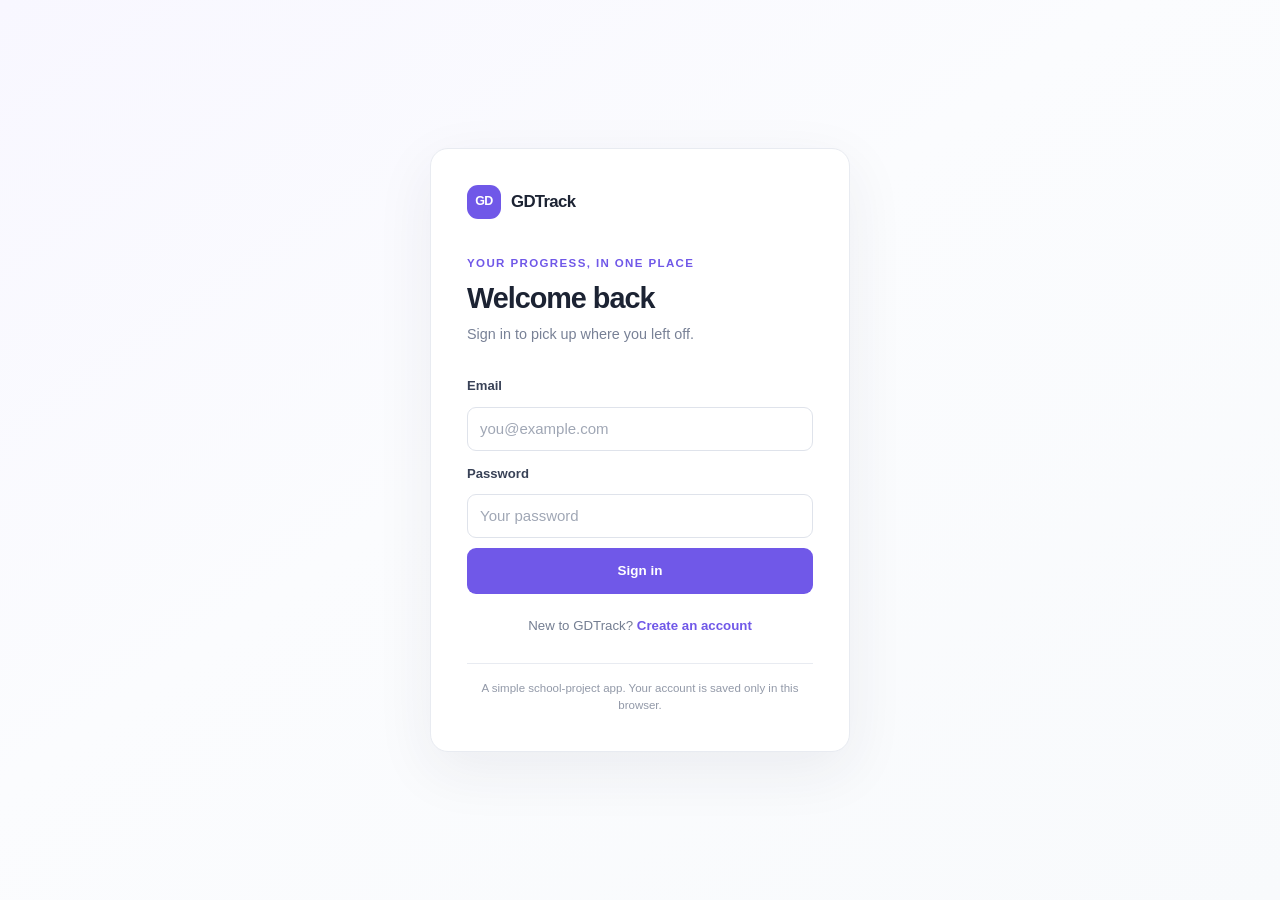
==== index.html @ 70aa6334 "gdgdgdgdgd" ====
<!doctype html>
<html lang="en">
  <head>
    <meta charset="utf-8">
    <meta name="viewport" content="width=device-width, initial-scale=1">
    <meta name="theme-color" content="#ffffff">
    <title>Sign in · GDTrack</title>
    <link rel="stylesheet" href="css/style.css">
    <script type="module" src="js/auth.js"></script>
  </head>
  <body class="auth-page">
    <main class="auth-card">
      <a class="brand brand--auth" href="index.html" aria-label="GDTrack home">
        <span class="brand-mark" aria-hidden="true">GD</span>
        <span>GDTrack</span>
      </a>
      <p class="eyebrow">YOUR PROGRESS, IN ONE PLACE</p>
      <h1>Welcome back</h1>
      <p class="muted">Sign in to pick up where you left off.</p>

      <form class="form-stack" data-login-form>
        <label for="login-email">Email</label>
        <input id="login-email" name="email" type="email" autocomplete="email" placeholder="you@example.com" required>
        <label for="login-password">Password</label>
        <input id="login-password" name="password" type="password" autocomplete="current-password" placeholder="Your password" required>
        <p class="message" data-auth-message role="status" hidden></p>
        <button class="button button--primary button--full" type="submit">Sign in</button>
      </form>

      <p class="auth-switch">New to GDTrack? <a href="signup.html">Create an account</a></p>
      <p class="local-note">A simple school-project app. Your account is saved only in this browser.</p>
    </main>
  </body>
</html>
---- css/style.css ----
:root {
  color-scheme: light;
  --ink: #1c2333;
  --muted: #788196;
  --line: #e8ebf1;
  --soft: #f7f8fb;
  --white: #fff;
  --accent: #7058e8;
  --accent-dark: #5b43d2;
  --accent-soft: #f0edff;
  --green: #2b9b70;
  --red: #c14949;
  font-family: "Segoe UI", sans-serif;
  font-synthesis: none;
  text-rendering: optimizeLegibility;
}

* { box-sizing: border-box; }

body {
  min-width: 320px;
  margin: 0;
  color: var(--ink);
  background: #fbfcfe;
  font-size: 15px;
  line-height: 1.55;
}

button, input { font: inherit; }
button, a { -webkit-tap-highlight-color: transparent; }
a { color: var(--accent); text-decoration: none; }
a:hover { color: var(--accent-dark); }
h1, h2, h3, p { margin-top: 0; }
h1, h2, h3 { font-family: "Segoe UI", sans-serif; letter-spacing: -0.035em; }
h1 { margin-bottom: 8px; font-size: clamp(2rem, 5vw, 2.5rem); line-height: 1.2; }
h2 { margin-bottom: 5px; font-size: 1.2rem; }
h3 { margin-bottom: 5px; font-size: 1rem; }
.muted { margin-bottom: 0; color: var(--muted); }
.eyebrow { margin-bottom: 8px; color: var(--accent); font-size: .72rem; font-weight: 700; letter-spacing: .12em; }

.brand { display: inline-flex; align-items: center; gap: 10px; color: var(--ink); font-family: "Segoe UI", sans-serif; font-size: 1.05rem; font-weight: 800; letter-spacing: -.04em; }
.brand:hover { color: var(--ink); }
.brand-mark { display: grid; width: 34px; height: 34px; place-items: center; border-radius: 11px; background: var(--accent); color: var(--white); font-size: .78rem; letter-spacing: -.04em; }
.brand--auth { margin-bottom: 36px; }

.topbar { position: sticky; z-index: 3; top: 0; display: flex; min-height: 72px; align-items: center; justify-content: space-between; gap: 24px; padding: 0 max(28px, calc((100% - 1120px) / 2)); border-bottom: 1px solid var(--line); background: rgba(255,255,255,.94); backdrop-filter: blur(12px); }
.main-nav { display: flex; height: 72px; align-items: stretch; gap: 28px; }
.main-nav a { position: relative; display: inline-flex; align-items: center; color: #788196; font-size: .9rem; font-weight: 600; }
.main-nav a:hover, .main-nav a[aria-current="page"] { color: var(--accent); }
.main-nav a[aria-current="page"]::after { position: absolute; right: 0; bottom: -1px; left: 0; height: 2px; background: var(--accent); content: ""; }
.user-menu { display: flex; align-items: center; gap: 14px; }
.user-greeting { color: var(--muted); font-size: .85rem; }
.user-greeting strong { color: var(--ink); }

.page-shell { width: min(100% - 48px, 900px); margin: 48px auto 80px; }
.page-shell--narrow { max-width: 700px; }
.page-heading { display: flex; align-items: flex-end; justify-content: space-between; margin-bottom: 28px; }
.stats-grid { display: grid; grid-template-columns: repeat(3, 1fr); gap: 16px; margin-bottom: 20px; }
.stat-card { display: grid; gap: 10px; padding: 20px 22px; border: 1px solid var(--line); border-radius: 14px; background: var(--white); }
.stat-label { color: var(--muted); font-size: .83rem; font-weight: 500; }
.stat-card strong { font-family: "Segoe UI", sans-serif; font-size: 1.65rem; letter-spacing: -.05em; }

.panel { margin-bottom: 20px; padding: 24px; border: 1px solid var(--line); border-radius: 16px; background: var(--white); box-shadow: 0 4px 16px rgba(34, 43, 69, .025); }
.section-heading { display: flex; align-items: center; justify-content: space-between; gap: 12px; margin-bottom: 18px; }
.section-heading p { font-size: .88rem; }
.source-badge, .count-badge { flex: 0 0 auto; padding: 5px 9px; border-radius: 20px; background: var(--soft); color: #737d92; font-size: .72rem; font-weight: 700; }
.source-badge { background: var(--accent-soft); color: var(--accent); }
.search-box { display: flex; height: 50px; align-items: center; gap: 11px; padding: 0 14px; border: 1px solid #dfe3eb; border-radius: 10px; color: #8992a4; }
.search-box:focus-within { border-color: var(--accent); box-shadow: 0 0 0 3px rgba(112, 88, 232, .1); }
.search-box > span:first-child { font-size: 1.5rem; line-height: 1; }
.search-box input { width: 100%; min-width: 0; border: 0; outline: 0; color: var(--ink); background: transparent; }
.search-box input::placeholder { color: #9aa2b1; }
.search-shortcut { flex: 0 0 auto; font-size: .7rem; }
.inline-status { min-height: 20px; margin: 10px 0 0; color: var(--muted); font-size: .8rem; }
.level-results { display: grid; gap: 8px; margin-top: 10px; }
.level-row { display: flex; min-width: 0; align-items: center; gap: 14px; padding: 12px; border: 1px solid var(--line); border-radius: 11px; background: var(--white); }
.level-position { display: grid; width: 38px; height: 38px; flex: 0 0 auto; place-items: center; border-radius: 10px; background: var(--soft); color: #657087; font-size: .77rem; font-weight: 700; }
.level-copy { min-width: 0; flex: 1; }
.level-copy strong { display: block; overflow: hidden; color: var(--ink); font-size: .91rem; text-overflow: ellipsis; white-space: nowrap; }
.level-copy span { display: block; overflow: hidden; margin-top: 2px; color: var(--muted); font-size: .76rem; text-overflow: ellipsis; white-space: nowrap; }
.button { display: inline-flex; min-height: 40px; align-items: center; justify-content: center; gap: 8px; padding: 0 15px; border: 1px solid transparent; border-radius: 9px; cursor: pointer; font-size: .84rem; font-weight: 700; transition: background .15s, border-color .15s, transform .15s; }
.button:active { transform: translateY(1px); }
.button--primary { background: var(--accent); color: var(--white); }
.button--primary:hover { background: var(--accent-dark); color: var(--white); }
.button--quiet { border-color: var(--line); background: var(--white); color: #667087; }
.button--quiet:hover { border-color: #d1d6e0; background: var(--soft); color: var(--ink); }
.button--small { min-height: 34px; padding: 0 11px; font-size: .78rem; }
.button--full { width: 100%; min-height: 46px; }
.button:disabled { cursor: default; opacity: .55; }

.tracker-panel { min-height: 230px; }
.empty-state { padding: 35px 20px 30px; text-align: center; }
.empty-state p { max-width: 380px; margin: 0 auto; color: var(--muted); font-size: .86rem; }
.empty-icon { display: grid; width: 46px; height: 46px; place-items: center; margin: 0 auto 15px; border-radius: 15px; background: var(--accent-soft); color: var(--accent); font-size: 1.45rem; }
.tracked-list { display: grid; gap: 10px; }
.tracked-row { display: flex; align-items: center; gap: 14px; padding: 14px; border: 1px solid var(--line); border-radius: 12px; }
.tracked-main { min-width: 0; flex: 1; }
.tracked-title { display: flex; align-items: baseline; gap: 8px; }
.tracked-title strong { overflow: hidden; text-overflow: ellipsis; white-space: nowrap; }
.tracked-title span { flex: 0 0 auto; color: var(--muted); font-size: .75rem; }
.level-thumbnail { position: relative; display: grid; flex: 0 0 auto; place-items: center; overflow: hidden; border-radius: 11px; background: linear-gradient(145deg, #eeeaff, #e1dcff); color: var(--accent); font-family: "Segoe UI", sans-serif; font-size: .83rem; font-weight: 800; }
.level-thumbnail--tracked { width: 72px; height: 72px; }
.level-thumbnail--search { width: 48px; height: 48px; border-radius: 9px; }
.level-thumbnail--dialog { width: 74px; height: 74px; border-radius: 12px; }
.level-thumbnail img { position: absolute; inset: 0; width: 100%; height: 100%; object-fit: cover; }
.level-facts { display: flex; flex-wrap: wrap; gap: 3px 12px; margin-top: 3px; color: var(--muted); font-size: .72rem; }
.level-facts span { overflow: hidden; max-width: 100%; text-overflow: ellipsis; white-space: nowrap; }
.progress-track { height: 6px; overflow: hidden; margin-top: 9px; border-radius: 6px; background: #eef0f5; }
.progress-fill { height: 100%; border-radius: inherit; background: var(--accent); }
.progress-fill--complete { background: var(--green); }
.tracked-meta { display: flex; justify-content: space-between; gap: 10px; margin-top: 5px; color: var(--muted); font-size: .72rem; }
.tracked-actions { display: flex; flex: 0 0 auto; align-items: center; gap: 6px; }
.icon-button { display: grid; width: 34px; height: 34px; place-items: center; border: 1px solid var(--line); border-radius: 9px; background: var(--white); color: #768095; cursor: pointer; font-size: 1.1rem; }
.icon-button:hover { border-color: #d7d0ff; color: var(--accent); }
.icon-button--danger:hover { border-color: #f2d5d5; color: var(--red); }

.auth-page { display: grid; min-height: 100vh; place-items: center; padding: 28px 18px; background: linear-gradient(145deg, #f8f7ff, #fbfcfe 44%, #f8fafc); }
.auth-card { width: min(100%, 420px); padding: 36px; border: 1px solid var(--line); border-radius: 18px; background: var(--white); box-shadow: 0 18px 60px rgba(40, 45, 70, .07); }
.auth-card h1 { font-size: 1.8rem; }
.auth-card > .muted { margin-bottom: 28px; font-size: .9rem; }
.form-stack { display: grid; gap: 10px; }
.form-stack label { margin-top: 3px; color: #394257; font-size: .82rem; font-weight: 600; }
.form-stack input { width: 100%; min-height: 44px; padding: 0 12px; border: 1px solid #dfe3eb; border-radius: 9px; outline: 0; background: var(--white); color: var(--ink); }
.form-stack input:focus { border-color: var(--accent); box-shadow: 0 0 0 3px rgba(112, 88, 232, .1); }
.form-stack input::placeholder { color: #a0a7b5; }
.auth-switch { margin: 22px 0 0; text-align: center; color: #747e92; font-size: .83rem; }
.auth-switch a { font-weight: 700; }
.local-note { margin: 26px 0 0; padding-top: 16px; border-top: 1px solid var(--line); color: #9299a8; font-size: .72rem; text-align: center; }
.message { margin: 2px 0; font-size: .82rem; }
.message--error { color: var(--red); }
.message--success { color: var(--green); }
.message[hidden] { display: none; }

.page-shell--narrow .page-heading { margin-bottom: 25px; }
.account-panel { padding: 25px; }
.account-form { max-width: 440px; }
.account-form input[readonly] { background: var(--soft); color: #7d8698; }
.account-form .button { justify-self: start; margin-top: 5px; }
.notice { display: flex; gap: 12px; align-items: flex-start; margin: 24px 0; padding: 15px 16px; border: 1px solid #eee8d7; border-radius: 11px; background: #fffcf4; color: #8d7b50; }
.notice > span { flex: 0 0 auto; }
.notice p { margin: 0; font-size: .8rem; }
.site-footer { padding: 0 20px 28px; color: #959cac; font-size: .76rem; text-align: center; }
.site-footer a { color: #6f7890; text-decoration: underline; text-underline-offset: 2px; }

.progress-dialog { width: min(calc(100% - 32px), 440px); padding: 26px; border: 1px solid var(--line); border-radius: 16px; color: var(--ink); box-shadow: 0 20px 70px rgba(24, 30, 50, .18); }
.progress-dialog::backdrop { background: rgba(26, 31, 48, .35); backdrop-filter: blur(2px); }
.dialog-heading { display: flex; justify-content: space-between; gap: 15px; margin-bottom: 10px; }
.dialog-heading h2 { margin-bottom: 3px; }
.dialog-heading .muted { font-size: .83rem; }
.dialog-level-info { display: flex; align-items: center; gap: 13px; padding: 12px; border: 1px solid var(--line); border-radius: 11px; background: var(--soft); }
.dialog-level-facts { display: grid; gap: 3px; color: #707a8e; font-size: .76rem; }
.dialog-level-error { color: var(--red); }
.input-suffix { position: relative; }
.input-suffix input { padding-right: 38px; }
.input-suffix > span { position: absolute; top: 50%; right: 13px; color: var(--muted); transform: translateY(-50%); }
.check-row { display: flex; align-items: center; gap: 11px; padding: 11px 0; cursor: pointer; }
.check-row input { width: 17px; height: 17px; accent-color: var(--accent); }
.check-row span { display: grid; gap: 1px; }
.check-row strong { color: var(--ink); font-size: .84rem; }
.check-row small { color: var(--muted); font-size: .75rem; font-weight: 400; }
.dialog-actions { display: flex; justify-content: flex-end; gap: 8px; margin-top: 8px; }

@media (max-width: 620px) {
  .topbar { min-height: 64px; flex-wrap: wrap; gap: 0 15px; padding: 0 18px; }
  .brand { font-size: .95rem; }
  .brand-mark { width: 31px; height: 31px; }
  .main-nav { order: 3; width: 100%; height: 44px; justify-content: center; gap: 46px; }
  .user-menu { margin-left: auto; gap: 8px; }
  .user-greeting { display: none; }
  .page-shell { width: min(100% - 32px, 900px); margin-top: 32px; }
  .stats-grid { gap: 9px; }
  .stat-card { gap: 6px; padding: 14px 12px; }
  .stat-label { font-size: .7rem; }
  .stat-card strong { font-size: 1.35rem; }
  .panel { padding: 18px; }
  .section-heading { align-items: flex-start; }
  .section-heading p { font-size: .8rem; }
  .tracked-row { gap: 9px; padding: 10px; }
  .level-thumbnail--tracked { width: 54px; height: 54px; }
  .level-facts { gap: 2px 8px; font-size: .68rem; }
  .tracked-actions { gap: 4px; }
  .tracked-actions .button { padding: 0 9px; font-size: .75rem; }
  .tracked-title { flex-wrap: wrap; gap: 2px 7px; }
  .auth-card { padding: 27px 22px; }
}

@media (prefers-reduced-motion: reduce) {
  *, *::before, *::after { scroll-behavior: auto !important; transition-duration: .01ms !important; }
}
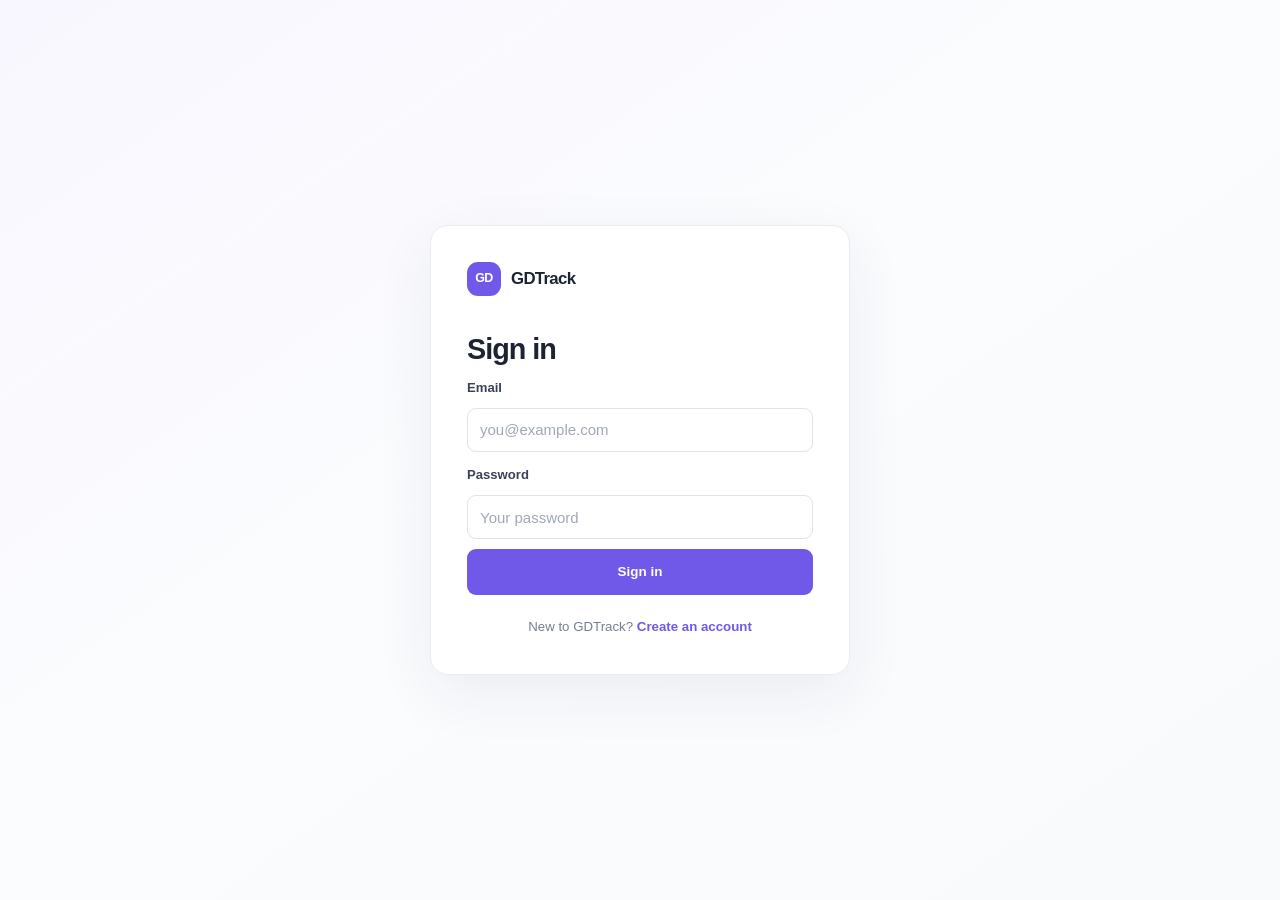
==== commit bf029f88: "uwu owo" ====
--- a/index.html
+++ b/index.html
@@ -14,9 +14,7 @@
         <span class="brand-mark" aria-hidden="true">GD</span>
         <span>GDTrack</span>
       </a>
-      <p class="eyebrow">YOUR PROGRESS, IN ONE PLACE</p>
-      <h1>Welcome back</h1>
-      <p class="muted">Sign in to pick up where you left off.</p>
+      <h1>Sign in</h1>
 
       <form class="form-stack" data-login-form>
         <label for="login-email">Email</label>
@@ -28,7 +26,6 @@
       </form>
 
       <p class="auth-switch">New to GDTrack? <a href="signup.html">Create an account</a></p>
-      <p class="local-note">A simple school-project app. Your account is saved only in this browser.</p>
     </main>
   </body>
 </html>
--- a/css/style.css
+++ b/css/style.css
@@ -11,8 +11,6 @@
   --green: #2b9b70;
   --red: #c14949;
   font-family: "Segoe UI", sans-serif;
-  font-synthesis: none;
-  text-rendering: optimizeLegibility;
 }
 
 * { box-sizing: border-box; }
@@ -27,7 +25,6 @@
 }
 
 button, input { font: inherit; }
-button, a { -webkit-tap-highlight-color: transparent; }
 a { color: var(--accent); text-decoration: none; }
 a:hover { color: var(--accent-dark); }
 h1, h2, h3, p { margin-top: 0; }
@@ -36,14 +33,12 @@
 h2 { margin-bottom: 5px; font-size: 1.2rem; }
 h3 { margin-bottom: 5px; font-size: 1rem; }
 .muted { margin-bottom: 0; color: var(--muted); }
-.eyebrow { margin-bottom: 8px; color: var(--accent); font-size: .72rem; font-weight: 700; letter-spacing: .12em; }
-
 .brand { display: inline-flex; align-items: center; gap: 10px; color: var(--ink); font-family: "Segoe UI", sans-serif; font-size: 1.05rem; font-weight: 800; letter-spacing: -.04em; }
 .brand:hover { color: var(--ink); }
 .brand-mark { display: grid; width: 34px; height: 34px; place-items: center; border-radius: 11px; background: var(--accent); color: var(--white); font-size: .78rem; letter-spacing: -.04em; }
 .brand--auth { margin-bottom: 36px; }
 
-.topbar { position: sticky; z-index: 3; top: 0; display: flex; min-height: 72px; align-items: center; justify-content: space-between; gap: 24px; padding: 0 max(28px, calc((100% - 1120px) / 2)); border-bottom: 1px solid var(--line); background: rgba(255,255,255,.94); backdrop-filter: blur(12px); }
+.topbar { position: sticky; z-index: 3; top: 0; display: flex; min-height: 72px; align-items: center; justify-content: space-between; gap: 24px; padding: 0 28px; border-bottom: 1px solid var(--line); background: var(--white); }
 .main-nav { display: flex; height: 72px; align-items: stretch; gap: 28px; }
 .main-nav a { position: relative; display: inline-flex; align-items: center; color: #788196; font-size: .9rem; font-weight: 600; }
 .main-nav a:hover, .main-nav a[aria-current="page"] { color: var(--accent); }
@@ -64,13 +59,11 @@
 .section-heading { display: flex; align-items: center; justify-content: space-between; gap: 12px; margin-bottom: 18px; }
 .section-heading p { font-size: .88rem; }
 .source-badge, .count-badge { flex: 0 0 auto; padding: 5px 9px; border-radius: 20px; background: var(--soft); color: #737d92; font-size: .72rem; font-weight: 700; }
-.source-badge { background: var(--accent-soft); color: var(--accent); }
 .search-box { display: flex; height: 50px; align-items: center; gap: 11px; padding: 0 14px; border: 1px solid #dfe3eb; border-radius: 10px; color: #8992a4; }
 .search-box:focus-within { border-color: var(--accent); box-shadow: 0 0 0 3px rgba(112, 88, 232, .1); }
 .search-box > span:first-child { font-size: 1.5rem; line-height: 1; }
 .search-box input { width: 100%; min-width: 0; border: 0; outline: 0; color: var(--ink); background: transparent; }
 .search-box input::placeholder { color: #9aa2b1; }
-.search-shortcut { flex: 0 0 auto; font-size: .7rem; }
 .inline-status { min-height: 20px; margin: 10px 0 0; color: var(--muted); font-size: .8rem; }
 .level-results { display: grid; gap: 8px; margin-top: 10px; }
 .level-row { display: flex; min-width: 0; align-items: center; gap: 14px; padding: 12px; border: 1px solid var(--line); border-radius: 11px; background: var(--white); }
@@ -93,16 +86,19 @@
 .empty-state p { max-width: 380px; margin: 0 auto; color: var(--muted); font-size: .86rem; }
 .empty-icon { display: grid; width: 46px; height: 46px; place-items: center; margin: 0 auto 15px; border-radius: 15px; background: var(--accent-soft); color: var(--accent); font-size: 1.45rem; }
 .tracked-list { display: grid; gap: 10px; }
-.tracked-row { display: flex; align-items: center; gap: 14px; padding: 14px; border: 1px solid var(--line); border-radius: 12px; }
+.tracked-row { display: flex; align-items: center; gap: 18px; padding: 18px; border: 1px solid var(--line); border-radius: 14px; background: var(--white); }
 .tracked-main { min-width: 0; flex: 1; }
 .tracked-title { display: flex; align-items: baseline; gap: 8px; }
 .tracked-title strong { overflow: hidden; text-overflow: ellipsis; white-space: nowrap; }
 .tracked-title span { flex: 0 0 auto; color: var(--muted); font-size: .75rem; }
-.level-thumbnail { position: relative; display: grid; flex: 0 0 auto; place-items: center; overflow: hidden; border-radius: 11px; background: linear-gradient(145deg, #eeeaff, #e1dcff); color: var(--accent); font-family: "Segoe UI", sans-serif; font-size: .83rem; font-weight: 800; }
-.level-thumbnail--tracked { width: 72px; height: 72px; }
-.level-thumbnail--search { width: 48px; height: 48px; border-radius: 9px; }
-.level-thumbnail--dialog { width: 74px; height: 74px; border-radius: 12px; }
-.level-thumbnail img { position: absolute; inset: 0; width: 100%; height: 100%; object-fit: cover; }
+.level-thumbnail { position: relative; display: grid; aspect-ratio: 16 / 9; flex: 0 0 auto; place-items: center; overflow: hidden; color: var(--muted); font-size: .8rem; }
+.level-thumbnail--tracked { width: 190px; }
+.level-thumbnail--search { width: 120px; }
+.level-thumbnail--dialog { width: 120px; }
+.level-thumbnail--list { width: 170px; }
+.level-thumbnail img { position: absolute; inset: 0; width: 100%; height: 100%; object-fit: fill; }
+.level-thumbnail > span:not(.top-level-rank) { position: relative; }
+.top-level-rank { position: absolute; z-index: 1; top: 7px; left: 7px; padding: 3px 8px; border-radius: 7px; background: rgba(25, 28, 38, .82); color: var(--white); font-size: .75rem; }
 .level-facts { display: flex; flex-wrap: wrap; gap: 3px 12px; margin-top: 3px; color: var(--muted); font-size: .72rem; }
 .level-facts span { overflow: hidden; max-width: 100%; text-overflow: ellipsis; white-space: nowrap; }
 .progress-track { height: 6px; overflow: hidden; margin-top: 9px; border-radius: 6px; background: #eef0f5; }
@@ -110,6 +106,15 @@
 .progress-fill--complete { background: var(--green); }
 .tracked-meta { display: flex; justify-content: space-between; gap: 10px; margin-top: 5px; color: var(--muted); font-size: .72rem; }
 .tracked-actions { display: flex; flex: 0 0 auto; align-items: center; gap: 6px; }
+.list-shell { max-width: 1000px; }
+.list-panel { padding: 24px; }
+.list-search { margin-bottom: 16px; }
+.top-level-list { display: grid; gap: 12px; }
+.top-level-card { display: flex; min-width: 0; align-items: center; gap: 18px; padding: 14px; border: 1px solid var(--line); border-radius: 14px; background: var(--white); }
+.top-level-content { min-width: 0; flex: 1; }
+.top-level-name { overflow: hidden; margin: 0; text-overflow: ellipsis; white-space: nowrap; }
+.top-level-id { margin: 3px 0 0; color: var(--muted); font-size: .78rem; }
+.top-level-card .level-facts { min-height: 18px; }
 .icon-button { display: grid; width: 34px; height: 34px; place-items: center; border: 1px solid var(--line); border-radius: 9px; background: var(--white); color: #768095; cursor: pointer; font-size: 1.1rem; }
 .icon-button:hover { border-color: #d7d0ff; color: var(--accent); }
 .icon-button--danger:hover { border-color: #f2d5d5; color: var(--red); }
@@ -117,7 +122,6 @@
 .auth-page { display: grid; min-height: 100vh; place-items: center; padding: 28px 18px; background: linear-gradient(145deg, #f8f7ff, #fbfcfe 44%, #f8fafc); }
 .auth-card { width: min(100%, 420px); padding: 36px; border: 1px solid var(--line); border-radius: 18px; background: var(--white); box-shadow: 0 18px 60px rgba(40, 45, 70, .07); }
 .auth-card h1 { font-size: 1.8rem; }
-.auth-card > .muted { margin-bottom: 28px; font-size: .9rem; }
 .form-stack { display: grid; gap: 10px; }
 .form-stack label { margin-top: 3px; color: #394257; font-size: .82rem; font-weight: 600; }
 .form-stack input { width: 100%; min-height: 44px; padding: 0 12px; border: 1px solid #dfe3eb; border-radius: 9px; outline: 0; background: var(--white); color: var(--ink); }
@@ -125,7 +129,6 @@
 .form-stack input::placeholder { color: #a0a7b5; }
 .auth-switch { margin: 22px 0 0; text-align: center; color: #747e92; font-size: .83rem; }
 .auth-switch a { font-weight: 700; }
-.local-note { margin: 26px 0 0; padding-top: 16px; border-top: 1px solid var(--line); color: #9299a8; font-size: .72rem; text-align: center; }
 .message { margin: 2px 0; font-size: .82rem; }
 .message--error { color: var(--red); }
 .message--success { color: var(--green); }
@@ -139,9 +142,6 @@
 .notice { display: flex; gap: 12px; align-items: flex-start; margin: 24px 0; padding: 15px 16px; border: 1px solid #eee8d7; border-radius: 11px; background: #fffcf4; color: #8d7b50; }
 .notice > span { flex: 0 0 auto; }
 .notice p { margin: 0; font-size: .8rem; }
-.site-footer { padding: 0 20px 28px; color: #959cac; font-size: .76rem; text-align: center; }
-.site-footer a { color: #6f7890; text-decoration: underline; text-underline-offset: 2px; }
-
 .progress-dialog { width: min(calc(100% - 32px), 440px); padding: 26px; border: 1px solid var(--line); border-radius: 16px; color: var(--ink); box-shadow: 0 20px 70px rgba(24, 30, 50, .18); }
 .progress-dialog::backdrop { background: rgba(26, 31, 48, .35); backdrop-filter: blur(2px); }
 .dialog-heading { display: flex; justify-content: space-between; gap: 15px; margin-bottom: 10px; }
@@ -164,7 +164,7 @@
   .topbar { min-height: 64px; flex-wrap: wrap; gap: 0 15px; padding: 0 18px; }
   .brand { font-size: .95rem; }
   .brand-mark { width: 31px; height: 31px; }
-  .main-nav { order: 3; width: 100%; height: 44px; justify-content: center; gap: 46px; }
+  .main-nav { order: 3; width: 100%; height: 44px; justify-content: center; gap: 38px; }
   .user-menu { margin-left: auto; gap: 8px; }
   .user-greeting { display: none; }
   .page-shell { width: min(100% - 32px, 900px); margin-top: 32px; }
@@ -175,15 +175,20 @@
   .panel { padding: 18px; }
   .section-heading { align-items: flex-start; }
   .section-heading p { font-size: .8rem; }
-  .tracked-row { gap: 9px; padding: 10px; }
-  .level-thumbnail--tracked { width: 54px; height: 54px; }
+  .tracked-row { display: grid; grid-template-columns: minmax(0, 1fr) auto; gap: 10px 12px; padding: 13px; }
+  .level-thumbnail--tracked { grid-column: 1 / -1; width: 100%; }
+  .tracked-main { grid-column: 1; }
+  .tracked-actions { grid-column: 2; align-self: center; }
+  .level-thumbnail--search { width: 100px; }
+  .level-thumbnail--dialog { width: 110px; }
+  .level-thumbnail--list { width: 130px; }
   .level-facts { gap: 2px 8px; font-size: .68rem; }
   .tracked-actions { gap: 4px; }
   .tracked-actions .button { padding: 0 9px; font-size: .75rem; }
   .tracked-title { flex-wrap: wrap; gap: 2px 7px; }
+  .top-level-card { align-items: flex-start; gap: 11px; padding: 10px; }
+  .top-level-card .button { align-self: center; padding: 0 9px; font-size: .72rem; }
+  .top-level-card .level-facts { display: grid; gap: 2px; }
+  .list-panel { padding: 16px; }
   .auth-card { padding: 27px 22px; }
 }
-
-@media (prefers-reduced-motion: reduce) {
-  *, *::before, *::after { scroll-behavior: auto !important; transition-duration: .01ms !important; }
-}
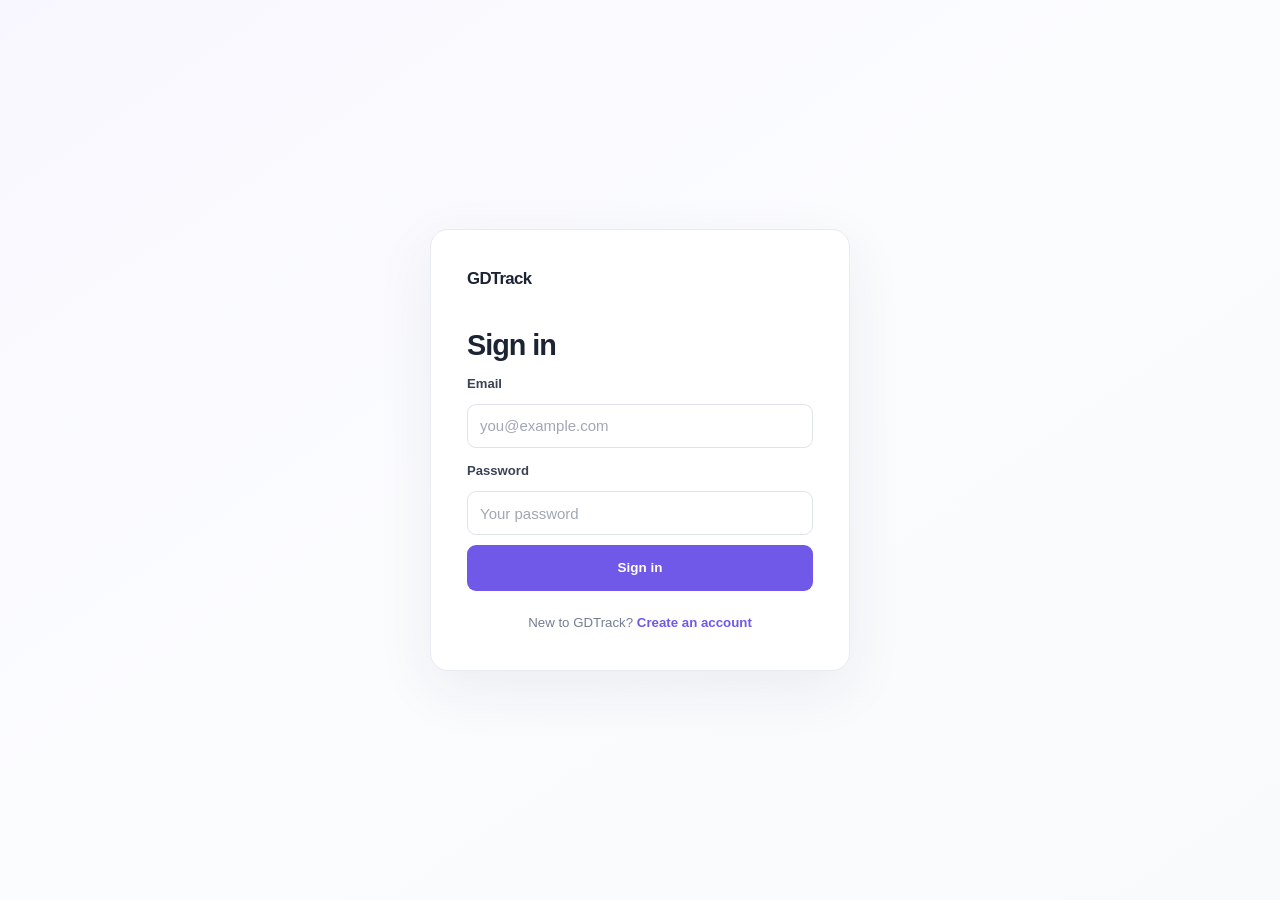
==== commit 4babcc02: "uwu owo meow 1" ====
--- a/index.html
+++ b/index.html
@@ -11,7 +11,6 @@
   <body class="auth-page">
     <main class="auth-card">
       <a class="brand brand--auth" href="index.html" aria-label="GDTrack home">
-        <span class="brand-mark" aria-hidden="true">GD</span>
         <span>GDTrack</span>
       </a>
       <h1>Sign in</h1>
--- a/css/style.css
+++ b/css/style.css
@@ -35,7 +35,6 @@
 .muted { margin-bottom: 0; color: var(--muted); }
 .brand { display: inline-flex; align-items: center; gap: 10px; color: var(--ink); font-family: "Segoe UI", sans-serif; font-size: 1.05rem; font-weight: 800; letter-spacing: -.04em; }
 .brand:hover { color: var(--ink); }
-.brand-mark { display: grid; width: 34px; height: 34px; place-items: center; border-radius: 11px; background: var(--accent); color: var(--white); font-size: .78rem; letter-spacing: -.04em; }
 .brand--auth { margin-bottom: 36px; }
 
 .topbar { position: sticky; z-index: 3; top: 0; display: flex; min-height: 72px; align-items: center; justify-content: space-between; gap: 24px; padding: 0 28px; border-bottom: 1px solid var(--line); background: var(--white); }
@@ -54,6 +53,7 @@
 .stat-card { display: grid; gap: 10px; padding: 20px 22px; border: 1px solid var(--line); border-radius: 14px; background: var(--white); }
 .stat-label { color: var(--muted); font-size: .83rem; font-weight: 500; }
 .stat-card strong { font-family: "Segoe UI", sans-serif; font-size: 1.65rem; letter-spacing: -.05em; }
+.stat-card .stat-detail { overflow-wrap: anywhere; font-size: 1rem; letter-spacing: 0; }
 
 .panel { margin-bottom: 20px; padding: 24px; border: 1px solid var(--line); border-radius: 16px; background: var(--white); box-shadow: 0 4px 16px rgba(34, 43, 69, .025); }
 .section-heading { display: flex; align-items: center; justify-content: space-between; gap: 12px; margin-bottom: 18px; }
@@ -163,7 +163,6 @@
 @media (max-width: 620px) {
   .topbar { min-height: 64px; flex-wrap: wrap; gap: 0 15px; padding: 0 18px; }
   .brand { font-size: .95rem; }
-  .brand-mark { width: 31px; height: 31px; }
   .main-nav { order: 3; width: 100%; height: 44px; justify-content: center; gap: 38px; }
   .user-menu { margin-left: auto; gap: 8px; }
   .user-greeting { display: none; }
